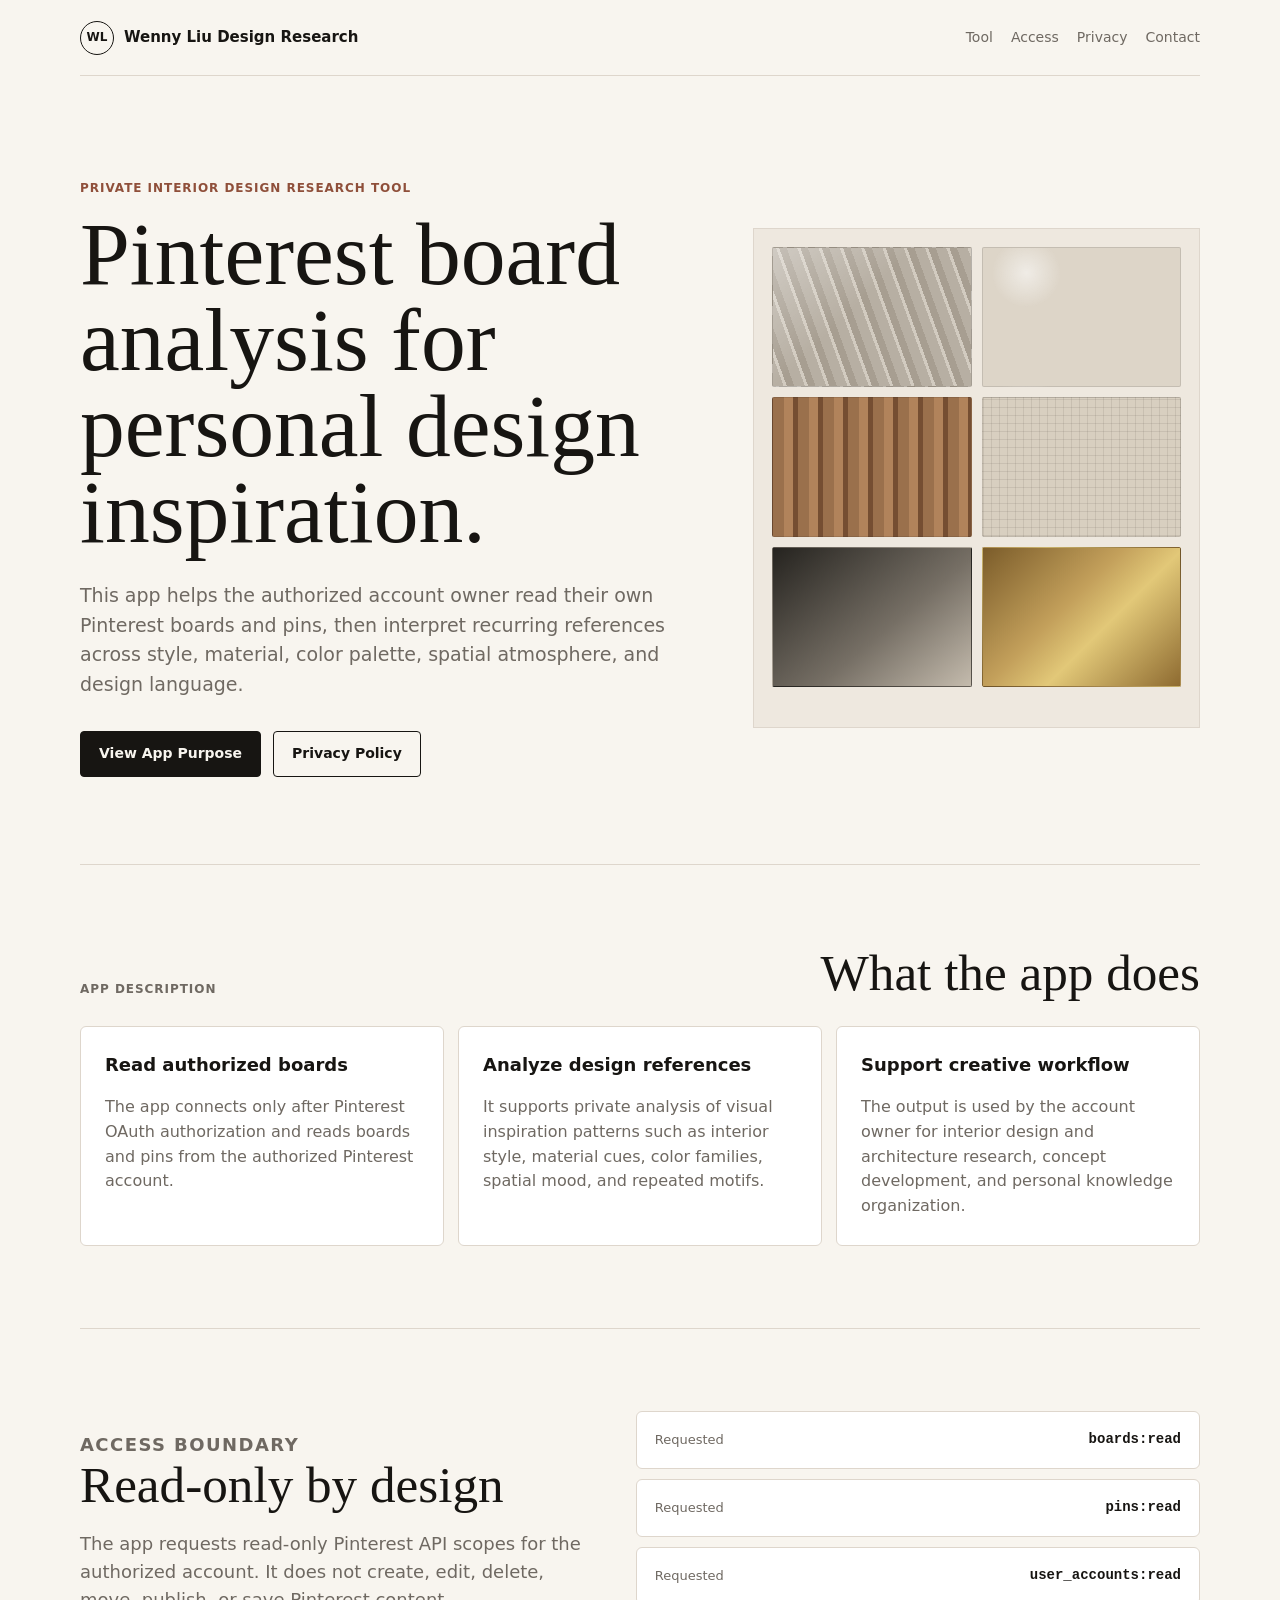
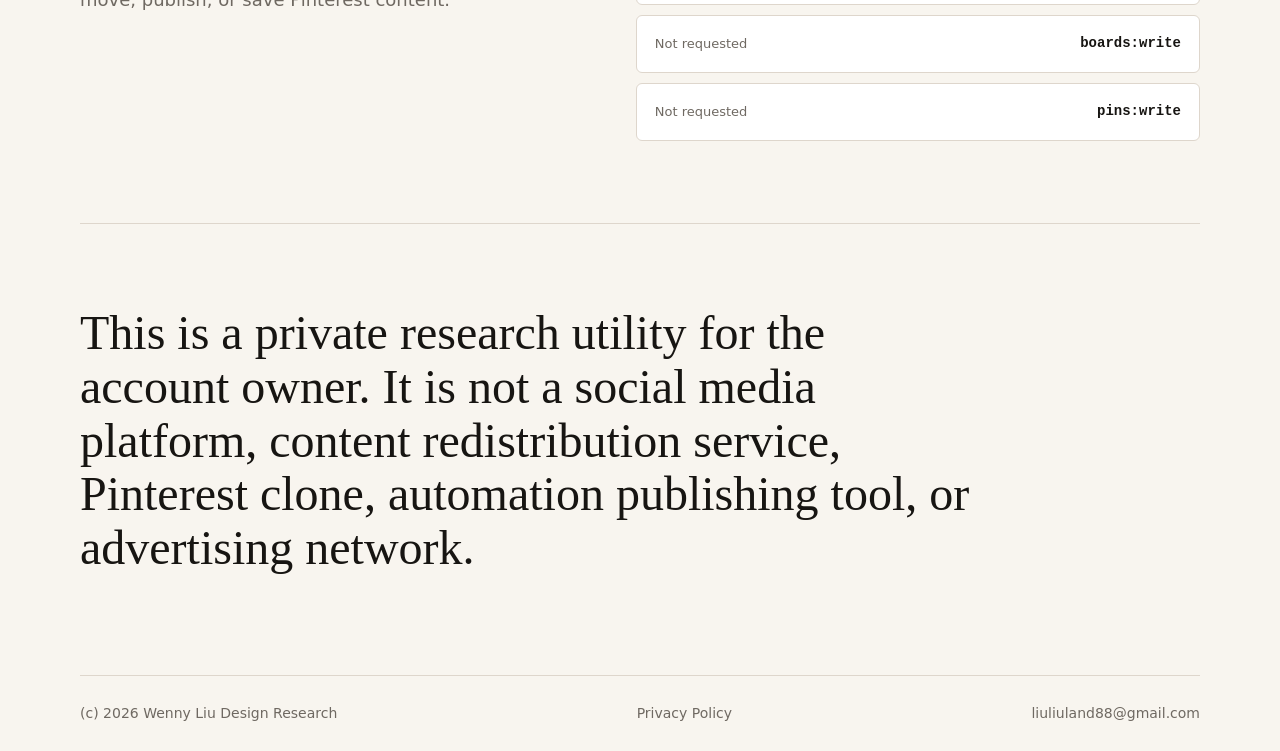
==== index.html @ fee658b6 "Add GitHub Pages site" ====
﻿<!doctype html>
<html lang="en">
  <head>
    <meta charset="utf-8">
    <meta name="viewport" content="width=device-width, initial-scale=1">
    <title>Wenny Liu Design Research</title>
    <meta
      name="description"
      content="A private read-only Pinterest board analysis tool for interior design and architecture research."
    >
    <link rel="stylesheet" href="site/styles.css">
  </head>
  <body>
    <header class="site-header">
      <a class="brand" href="index.html" aria-label="Wenny Liu Design Research home">
        <span class="brand-mark">WL</span>
        <span>Wenny Liu Design Research</span>
      </a>
      <nav aria-label="Main navigation">
        <a href="#tool">Tool</a>
        <a href="#access">Access</a>
        <a href="privacy.html">Privacy</a>
        <a href="mailto:liuliuland88@gmail.com">Contact</a>
      </nav>
    </header>

    <main>
      <section class="hero">
        <div class="hero-copy">
          <p class="eyebrow">Private Interior Design Research Tool</p>
          <h1>Pinterest board analysis for personal design inspiration.</h1>
          <p class="lede">
            This app helps the authorized account owner read their own Pinterest boards
            and pins, then interpret recurring references across style, material,
            color palette, spatial atmosphere, and design language.
          </p>
          <div class="actions" aria-label="Primary links">
            <a class="button primary" href="#tool">View App Purpose</a>
            <a class="button secondary" href="privacy.html">Privacy Policy</a>
          </div>
        </div>

        <div class="visual-panel" aria-label="Abstract interior materials study">
          <div class="material-grid">
            <span class="tile stone"></span>
            <span class="tile plaster"></span>
            <span class="tile wood"></span>
            <span class="tile linen"></span>
            <span class="tile shadow"></span>
            <span class="tile brass"></span>
          </div>
        </div>
      </section>

      <section id="tool" class="section">
        <div class="section-heading">
          <p class="eyebrow">App Description</p>
          <h2>What the app does</h2>
        </div>
        <div class="content-grid">
          <article class="card">
            <h3>Read authorized boards</h3>
            <p>
              The app connects only after Pinterest OAuth authorization and reads boards
              and pins from the authorized Pinterest account.
            </p>
          </article>
          <article class="card">
            <h3>Analyze design references</h3>
            <p>
              It supports private analysis of visual inspiration patterns such as interior
              style, material cues, color families, spatial mood, and repeated motifs.
            </p>
          </article>
          <article class="card">
            <h3>Support creative workflow</h3>
            <p>
              The output is used by the account owner for interior design and architecture
              research, concept development, and personal knowledge organization.
            </p>
          </article>
        </div>
      </section>

      <section id="access" class="section split">
        <div>
          <p class="eyebrow">Access Boundary</p>
          <h2>Read-only by design</h2>
          <p>
            The app requests read-only Pinterest API scopes for the authorized account.
            It does not create, edit, delete, move, publish, or save Pinterest content.
          </p>
        </div>
        <ul class="scope-list" aria-label="Pinterest API scopes">
          <li><span>Requested</span><strong>boards:read</strong></li>
          <li><span>Requested</span><strong>pins:read</strong></li>
          <li><span>Requested</span><strong>user_accounts:read</strong></li>
          <li><span>Not requested</span><strong>boards:write</strong></li>
          <li><span>Not requested</span><strong>pins:write</strong></li>
        </ul>
      </section>

      <section class="section statement">
        <p>
          This is a private research utility for the account owner. It is not a social
          media platform, content redistribution service, Pinterest clone, automation
          publishing tool, or advertising network.
        </p>
      </section>
    </main>

    <footer class="site-footer">
      <span>(c) 2026 Wenny Liu Design Research</span>
      <a href="privacy.html">Privacy Policy</a>
      <a href="mailto:liuliuland88@gmail.com">liuliuland88@gmail.com</a>
    </footer>
  </body>
</html>
---- site/styles.css ----
:root {
  color-scheme: light;
  --ink: #171512;
  --muted: #6f6962;
  --line: #ded6cc;
  --paper: #f8f5ef;
  --surface: #ffffff;
  --accent: #8f4f3a;
  --accent-dark: #593023;
  --sage: #647260;
  --stone: #b8afa2;
}

* {
  box-sizing: border-box;
}

html {
  scroll-behavior: smooth;
}

body {
  margin: 0;
  background: var(--paper);
  color: var(--ink);
  font-family: Inter, ui-sans-serif, system-ui, -apple-system, BlinkMacSystemFont, "Segoe UI", sans-serif;
  line-height: 1.55;
}

a {
  color: inherit;
  text-decoration: none;
}

.site-header,
.site-footer {
  display: flex;
  align-items: center;
  justify-content: space-between;
  gap: 24px;
  width: min(1120px, calc(100% - 40px));
  margin: 0 auto;
}

.site-header {
  min-height: 76px;
  border-bottom: 1px solid var(--line);
}

.brand {
  display: inline-flex;
  align-items: center;
  gap: 10px;
  font-size: 15px;
  font-weight: 700;
}

.brand-mark {
  display: inline-grid;
  width: 34px;
  height: 34px;
  place-items: center;
  border: 1px solid var(--ink);
  border-radius: 50%;
  font-size: 12px;
  letter-spacing: 0;
}

nav {
  display: flex;
  flex-wrap: wrap;
  align-items: center;
  justify-content: flex-end;
  gap: 18px;
  color: var(--muted);
  font-size: 14px;
}

nav a:hover,
.site-footer a:hover {
  color: var(--accent-dark);
}

.hero {
  display: grid;
  grid-template-columns: minmax(0, 1.05fr) minmax(320px, 0.75fr);
  gap: 48px;
  align-items: center;
  width: min(1120px, calc(100% - 40px));
  min-height: calc(100vh - 112px);
  margin: 0 auto;
  padding: 58px 0 42px;
}

.hero h1,
.policy h1 {
  max-width: 820px;
  margin: 0;
  font-family: Georgia, "Times New Roman", serif;
  font-size: clamp(46px, 7vw, 92px);
  line-height: 0.96;
  font-weight: 500;
}

.lede {
  max-width: 690px;
  margin: 26px 0 0;
  color: var(--muted);
  font-size: 19px;
}

.eyebrow {
  margin: 0 0 14px;
  color: var(--accent);
  font-size: 12px;
  font-weight: 800;
  letter-spacing: 0.08em;
  text-transform: uppercase;
}

.actions {
  display: flex;
  flex-wrap: wrap;
  gap: 12px;
  margin-top: 32px;
}

.button {
  display: inline-flex;
  align-items: center;
  justify-content: center;
  min-height: 46px;
  padding: 0 18px;
  border: 1px solid var(--ink);
  border-radius: 4px;
  font-size: 14px;
  font-weight: 700;
}

.button.primary {
  background: var(--ink);
  color: var(--paper);
}

.button.secondary {
  background: transparent;
}

.visual-panel {
  min-height: 500px;
  padding: 18px;
  border: 1px solid var(--line);
  background: #eee8df;
}

.material-grid {
  display: grid;
  grid-template-columns: repeat(2, minmax(0, 1fr));
  grid-template-rows: repeat(3, 1fr);
  gap: 10px;
  height: 100%;
}

.tile {
  min-height: 140px;
  display: block;
  border-radius: 2px;
  border: 1px solid rgba(23, 21, 18, 0.12);
}

.stone {
  background:
    linear-gradient(135deg, rgba(255, 255, 255, 0.35), transparent 42%),
    repeating-linear-gradient(70deg, #b7afa3 0 10px, #d2cbc0 10px 13px, #a79e91 13px 20px);
}

.plaster {
  background:
    radial-gradient(circle at 22% 18%, rgba(255, 255, 255, 0.55), transparent 18%),
    #ddd5c8;
}

.wood {
  background:
    repeating-linear-gradient(90deg, #9a704c 0 11px, #b1835b 11px 20px, #754e32 20px 25px);
}

.linen {
  background:
    repeating-linear-gradient(0deg, rgba(95, 86, 76, 0.13) 0 1px, transparent 1px 8px),
    repeating-linear-gradient(90deg, rgba(95, 86, 76, 0.13) 0 1px, transparent 1px 8px),
    #d8cfc0;
}

.shadow {
  background:
    linear-gradient(140deg, #25231f, #766f65 58%, #c4bbad);
}

.brass {
  background:
    linear-gradient(135deg, #7b5c2a, #c3a05b 42%, #e2c878 60%, #8e6b31);
}

.section {
  width: min(1120px, calc(100% - 40px));
  margin: 0 auto;
  padding: 82px 0;
  border-top: 1px solid var(--line);
}

.section-heading {
  display: flex;
  align-items: end;
  justify-content: space-between;
  gap: 24px;
  margin-bottom: 28px;
}

.section h2,
.policy h2 {
  margin: 0;
  font-family: Georgia, "Times New Roman", serif;
  font-size: clamp(32px, 4vw, 54px);
  line-height: 1;
  font-weight: 500;
}

.content-grid {
  display: grid;
  grid-template-columns: repeat(3, minmax(0, 1fr));
  gap: 14px;
}

.card {
  min-height: 220px;
  padding: 24px;
  border: 1px solid var(--line);
  border-radius: 6px;
  background: var(--surface);
}

.card h3 {
  margin: 0 0 16px;
  font-size: 18px;
}

.card p,
.section p,
.policy p {
  margin: 0;
  color: var(--muted);
}

.split {
  display: grid;
  grid-template-columns: minmax(0, 0.9fr) minmax(300px, 1fr);
  gap: 48px;
  align-items: start;
}

.split p {
  max-width: 620px;
  margin-top: 20px;
  font-size: 18px;
}

.scope-list {
  display: grid;
  gap: 10px;
  margin: 0;
  padding: 0;
  list-style: none;
}

.scope-list li {
  display: flex;
  align-items: center;
  justify-content: space-between;
  gap: 18px;
  min-height: 58px;
  padding: 0 18px;
  border: 1px solid var(--line);
  border-radius: 6px;
  background: var(--surface);
}

.scope-list span {
  color: var(--muted);
  font-size: 13px;
}

.scope-list strong {
  font-family: "SFMono-Regular", Consolas, monospace;
  font-size: 14px;
}

.statement {
  padding-bottom: 100px;
}

.statement p {
  max-width: 900px;
  color: var(--ink);
  font-family: Georgia, "Times New Roman", serif;
  font-size: clamp(28px, 4vw, 48px);
  line-height: 1.12;
}

.policy {
  width: min(860px, calc(100% - 40px));
  margin: 0 auto;
  padding: 72px 0 96px;
}

.policy h1 {
  font-size: clamp(44px, 7vw, 78px);
}

.updated {
  margin-top: 18px;
}

.policy section {
  padding-top: 42px;
}

.policy h2 {
  margin-bottom: 14px;
  font-size: 30px;
}

code {
  padding: 2px 5px;
  border-radius: 4px;
  background: #ebe3d8;
  color: var(--accent-dark);
}

.site-footer {
  min-height: 76px;
  border-top: 1px solid var(--line);
  color: var(--muted);
  font-size: 14px;
}

@media (max-width: 820px) {
  .site-header,
  .site-footer {
    align-items: flex-start;
    flex-direction: column;
    justify-content: center;
    padding: 16px 0;
  }

  nav {
    justify-content: flex-start;
  }

  .hero,
  .split,
  .content-grid {
    grid-template-columns: 1fr;
  }

  .hero {
    gap: 34px;
    min-height: auto;
    padding-top: 48px;
  }

  .visual-panel {
    min-height: 360px;
  }

  .tile {
    min-height: 100px;
  }

  .section {
    padding: 58px 0;
  }
}

@media (max-width: 520px) {
  .site-header,
  .site-footer,
  .hero,
  .section,
  .policy {
    width: min(100% - 28px, 1120px);
  }

  .hero h1,
  .policy h1 {
    font-size: 42px;
  }

  .lede,
  .split p {
    font-size: 16px;
  }

  .button {
    width: 100%;
  }

  .scope-list li {
    align-items: flex-start;
    flex-direction: column;
    justify-content: center;
    padding: 14px 16px;
  }
}
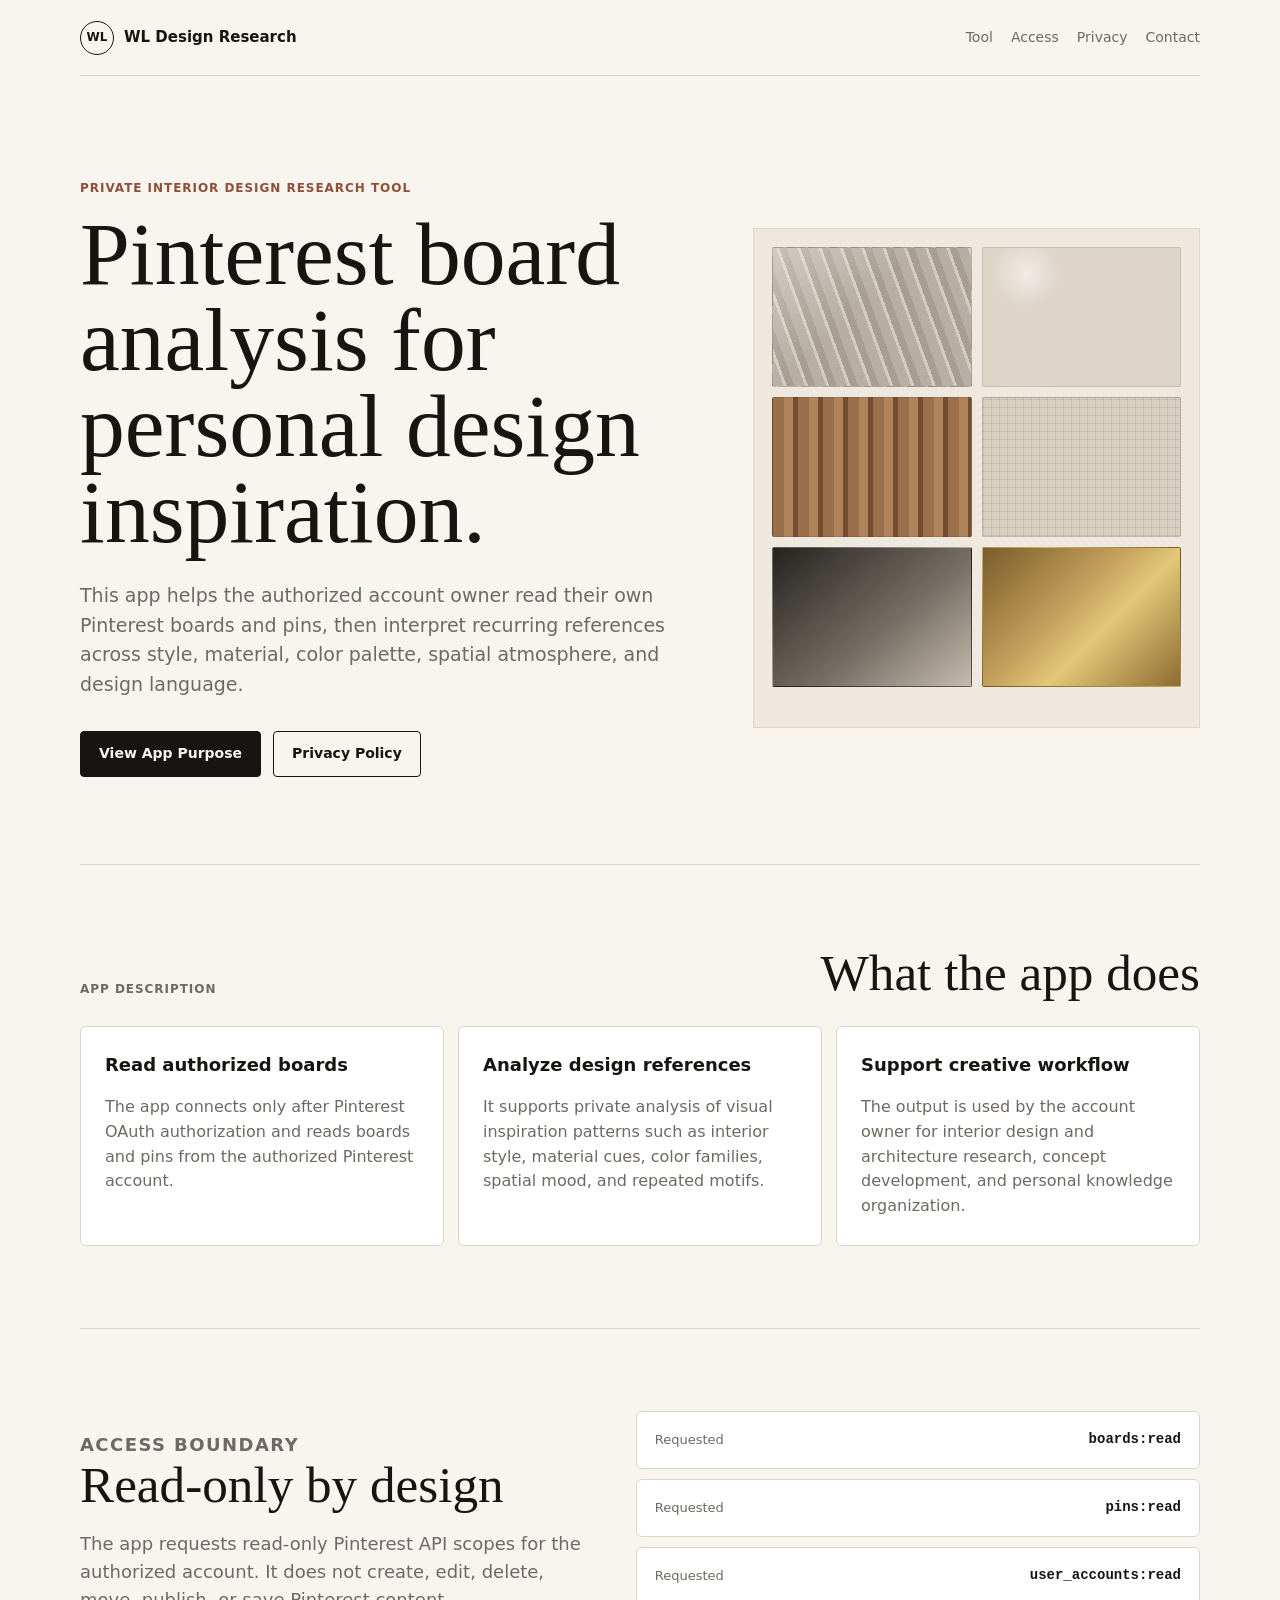
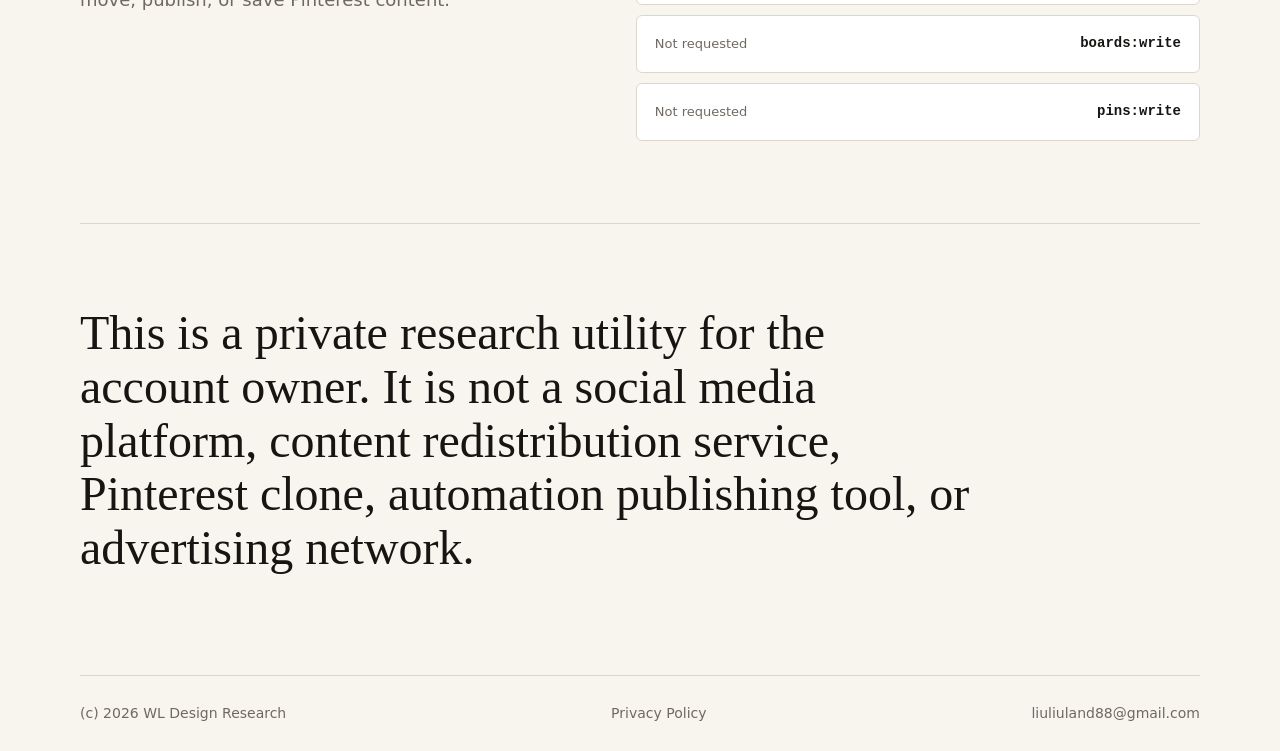
==== commit f31be4ad: "Add GitHub Pages site" ====
--- a/index.html
+++ b/index.html
@@ -3,7 +3,7 @@
   <head>
     <meta charset="utf-8">
     <meta name="viewport" content="width=device-width, initial-scale=1">
-    <title>Wenny Liu Design Research</title>
+    <title>WL Design Research</title>
     <meta
       name="description"
       content="A private read-only Pinterest board analysis tool for interior design and architecture research."
@@ -12,9 +12,9 @@
   </head>
   <body>
     <header class="site-header">
-      <a class="brand" href="index.html" aria-label="Wenny Liu Design Research home">
+      <a class="brand" href="index.html" aria-label="WL Design Research home">
         <span class="brand-mark">WL</span>
-        <span>Wenny Liu Design Research</span>
+        <span>WL Design Research</span>
       </a>
       <nav aria-label="Main navigation">
         <a href="#tool">Tool</a>
@@ -110,7 +110,7 @@
     </main>
 
     <footer class="site-footer">
-      <span>(c) 2026 Wenny Liu Design Research</span>
+      <span>(c) 2026 WL Design Research</span>
       <a href="privacy.html">Privacy Policy</a>
       <a href="mailto:liuliuland88@gmail.com">liuliuland88@gmail.com</a>
     </footer>
